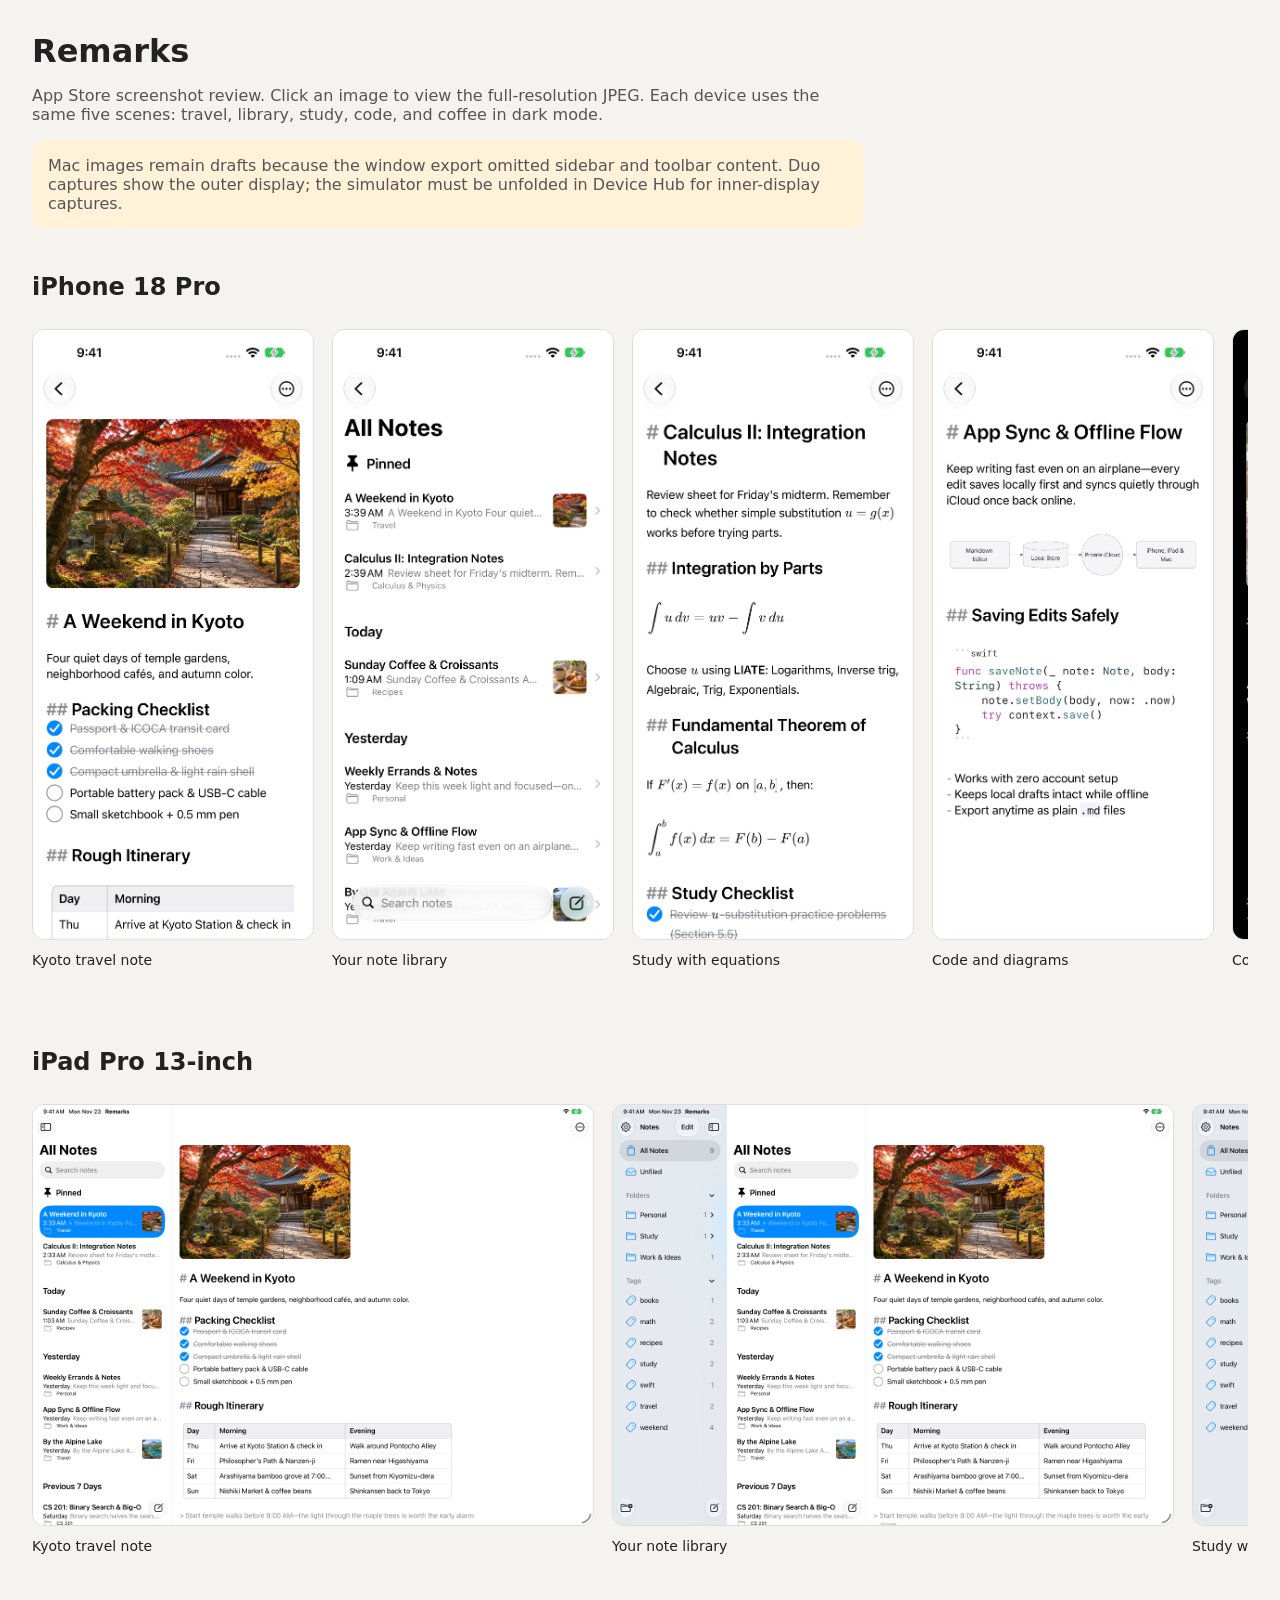
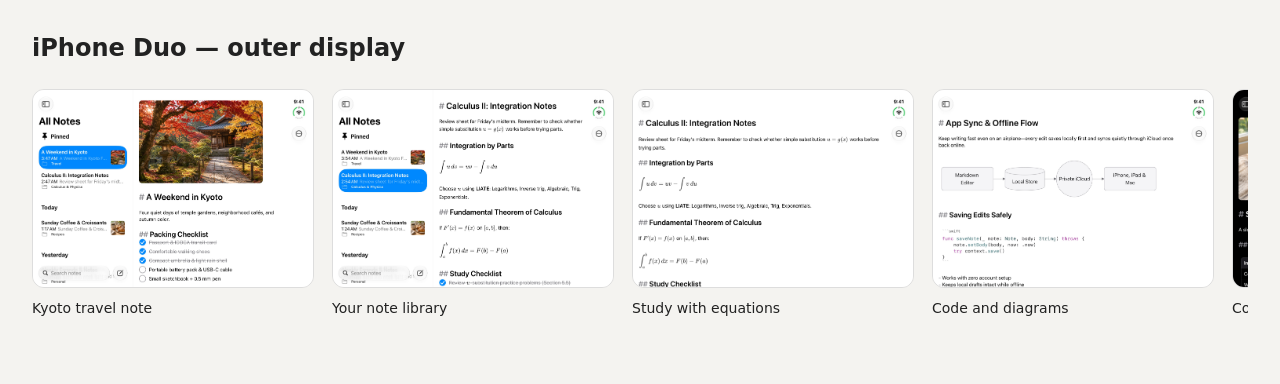
==== output/app-store/review.html @ e9b89bda "Blob changes" ====
<!doctype html><html lang="en"><meta charset="utf-8"><meta name="viewport" content="width=device-width,initial-scale=1"><title>Remarks — App Store screenshots</title><style>body{font-family:system-ui,sans-serif;background:#f4f3f0;color:#222;margin:32px}h1{font-size:32px;margin-bottom:8px}p{color:#555;max-width:800px}section{margin-top:44px}.grid{display:flex;gap:20px;overflow:auto;padding:8px 0 24px}figure{margin:0;flex:0 0 280px}figure.wide{flex-basis:560px}img{display:block;width:100%;border:1px solid #ddd;border-radius:12px}figcaption{padding:12px 0;font-size:14px}a{color:inherit}.pending{background:#fff2d9;padding:16px;border-radius:12px}</style><h1>Remarks</h1><p>App Store screenshot review. Click an image to view the full-resolution JPEG. Each device uses the same five scenes: travel, library, study, code, and coffee in dark mode.</p><p class="pending">Mac images remain drafts because the window export omitted sidebar and toolbar content. Duo captures show the outer display; the simulator must be unfolded in Device Hub for inner-display captures.</p><section><h2>iPhone 18 Pro</h2><div class="grid"><figure class=""><a href="upload-ready/iphone/01-kyoto.jpg"><img loading="lazy" src="upload-ready/iphone/01-kyoto.jpg" alt="Kyoto travel note"></a><figcaption>Kyoto travel note</figcaption></figure><figure class=""><a href="upload-ready/iphone/02-library.jpg"><img loading="lazy" src="upload-ready/iphone/02-library.jpg" alt="Your note library"></a><figcaption>Your note library</figcaption></figure><figure class=""><a href="upload-ready/iphone/03-calculus.jpg"><img loading="lazy" src="upload-ready/iphone/03-calculus.jpg" alt="Study with equations"></a><figcaption>Study with equations</figcaption></figure><figure class=""><a href="upload-ready/iphone/04-code-diagram.jpg"><img loading="lazy" src="upload-ready/iphone/04-code-diagram.jpg" alt="Code and diagrams"></a><figcaption>Code and diagrams</figcaption></figure><figure class=""><a href="upload-ready/iphone/05-coffee-dark.jpg"><img loading="lazy" src="upload-ready/iphone/05-coffee-dark.jpg" alt="Coffee in dark mode"></a><figcaption>Coffee in dark mode</figcaption></figure></div></section><section><h2>iPad Pro 13-inch</h2><div class="grid"><figure class="wide"><a href="upload-ready/ipad/01-kyoto.jpg"><img loading="lazy" src="upload-ready/ipad/01-kyoto.jpg" alt="Kyoto travel note"></a><figcaption>Kyoto travel note</figcaption></figure><figure class="wide"><a href="upload-ready/ipad/02-library.jpg"><img loading="lazy" src="upload-ready/ipad/02-library.jpg" alt="Your note library"></a><figcaption>Your note library</figcaption></figure><figure class="wide"><a href="upload-ready/ipad/03-calculus.jpg"><img loading="lazy" src="upload-ready/ipad/03-calculus.jpg" alt="Study with equations"></a><figcaption>Study with equations</figcaption></figure><figure class="wide"><a href="upload-ready/ipad/04-code-diagram.jpg"><img loading="lazy" src="upload-ready/ipad/04-code-diagram.jpg" alt="Code and diagrams"></a><figcaption>Code and diagrams</figcaption></figure><figure class="wide"><a href="upload-ready/ipad/05-coffee-dark.jpg"><img loading="lazy" src="upload-ready/ipad/05-coffee-dark.jpg" alt="Coffee in dark mode"></a><figcaption>Coffee in dark mode</figcaption></figure></div></section><section><h2>iPhone Duo — outer display</h2><div class="grid"><figure class=""><a href="upload-ready/iphone-duo/01-kyoto.jpg"><img loading="lazy" src="upload-ready/iphone-duo/01-kyoto.jpg" alt="Kyoto travel note"></a><figcaption>Kyoto travel note</figcaption></figure><figure class=""><a href="upload-ready/iphone-duo/02-library.jpg"><img loading="lazy" src="upload-ready/iphone-duo/02-library.jpg" alt="Your note library"></a><figcaption>Your note library</figcaption></figure><figure class=""><a href="upload-ready/iphone-duo/03-calculus.jpg"><img loading="lazy" src="upload-ready/iphone-duo/03-calculus.jpg" alt="Study with equations"></a><figcaption>Study with equations</figcaption></figure><figure class=""><a href="upload-ready/iphone-duo/04-code-diagram.jpg"><img loading="lazy" src="upload-ready/iphone-duo/04-code-diagram.jpg" alt="Code and diagrams"></a><figcaption>Code and diagrams</figcaption></figure><figure class=""><a href="upload-ready/iphone-duo/05-coffee-dark.jpg"><img loading="lazy" src="upload-ready/iphone-duo/05-coffee-dark.jpg" alt="Coffee in dark mode"></a><figcaption>Coffee in dark mode</figcaption></figure></div></section></html>
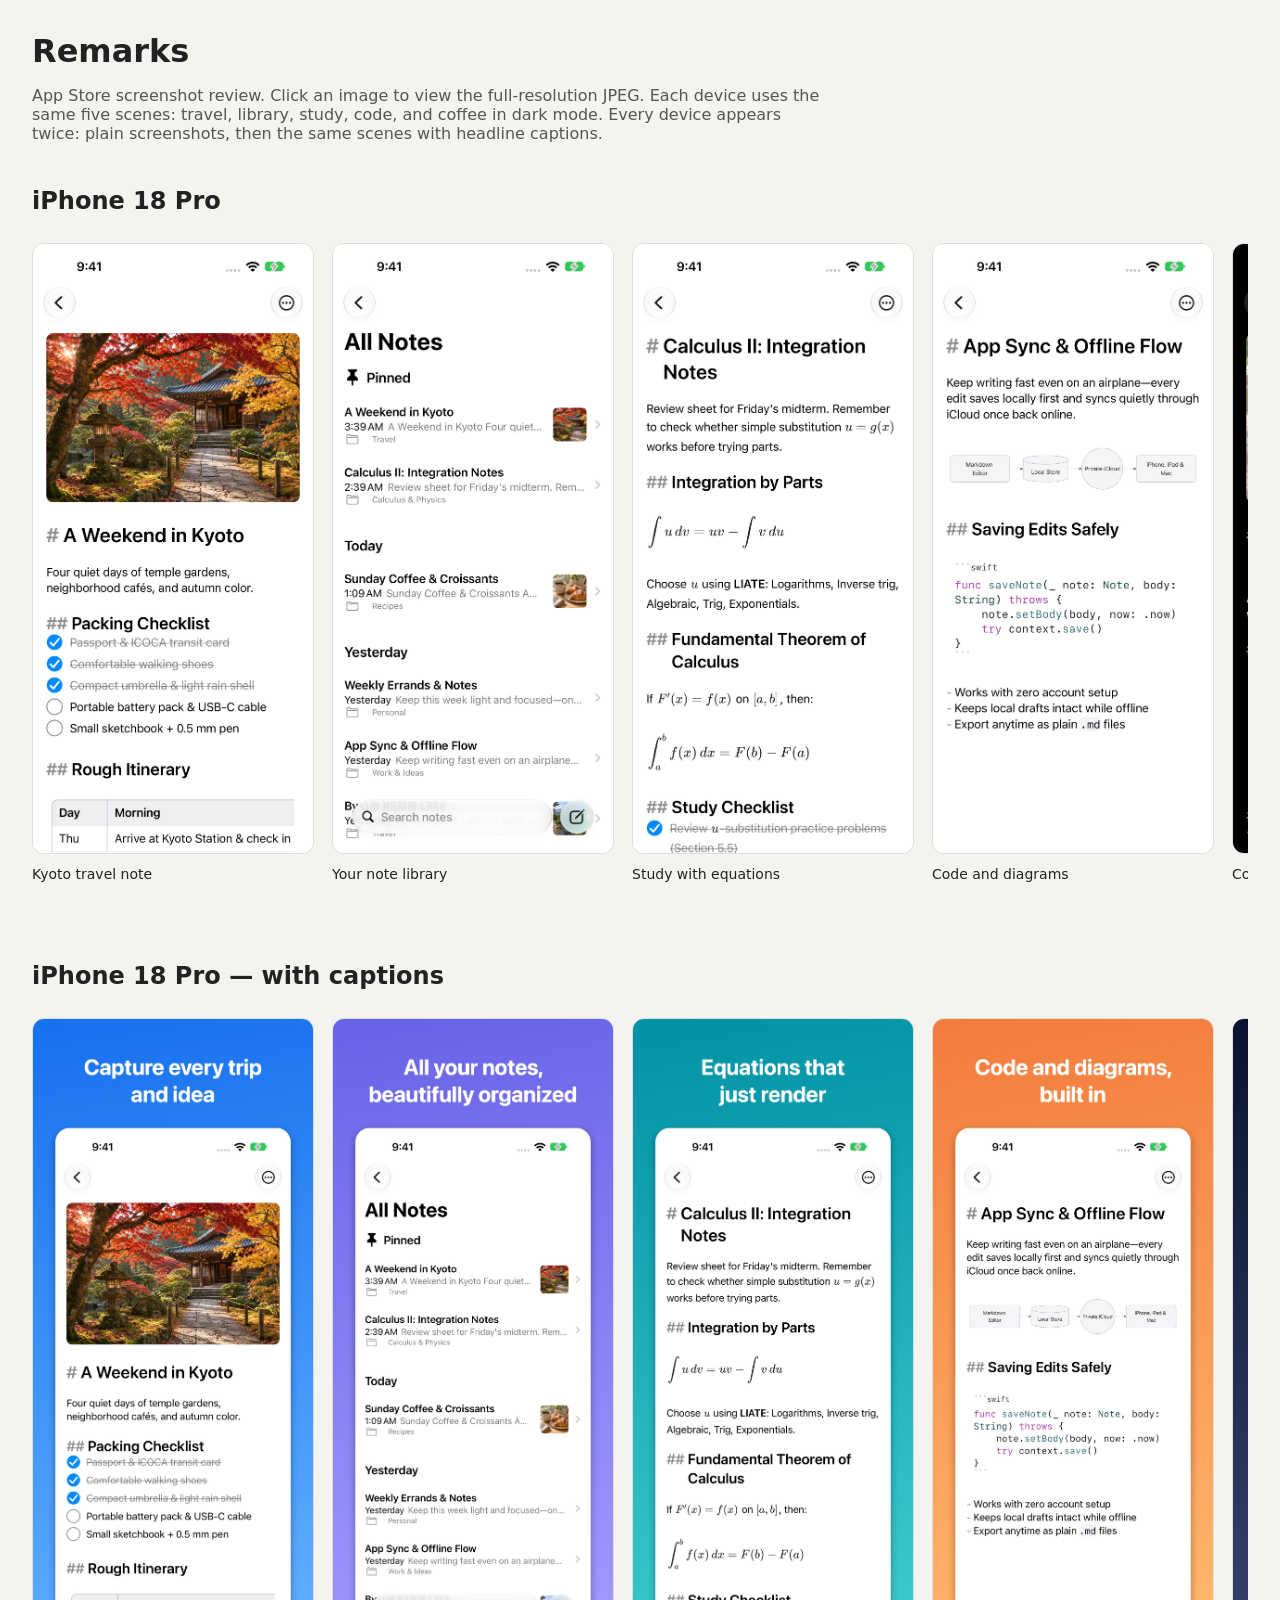
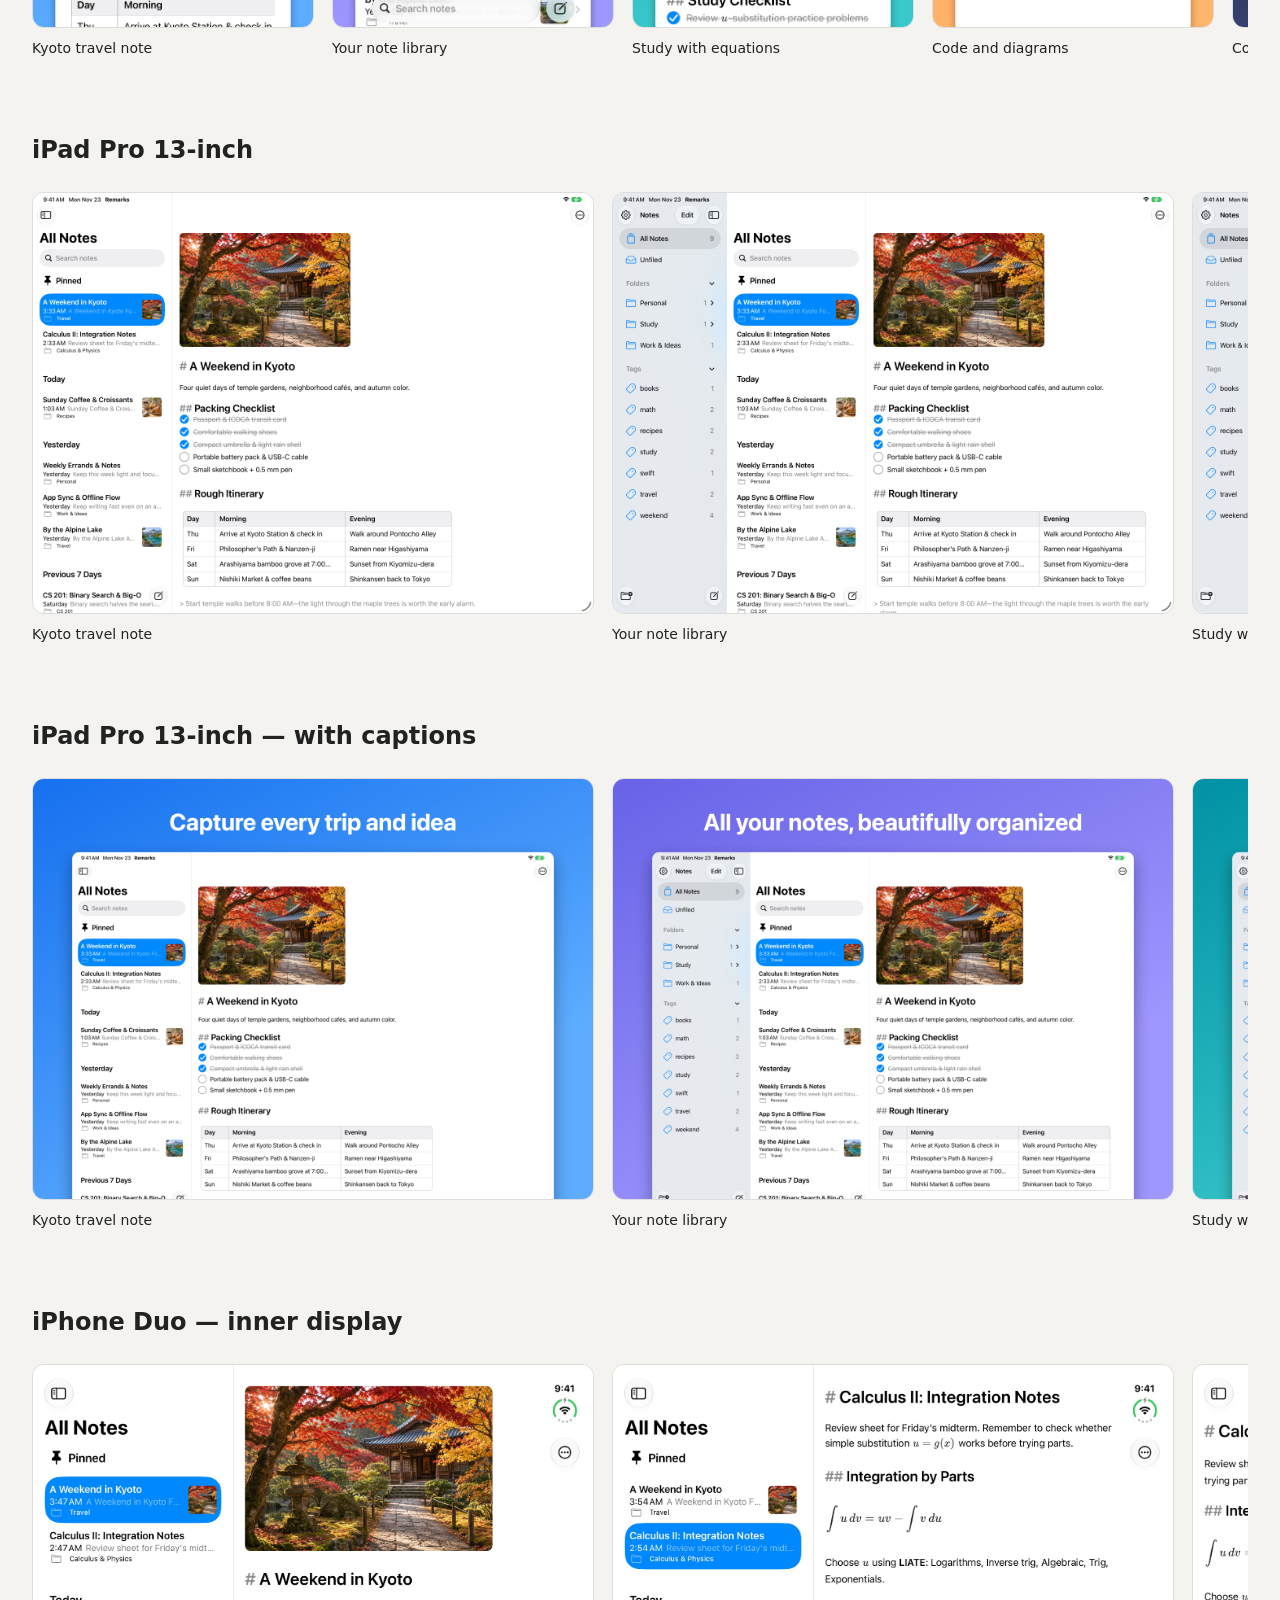
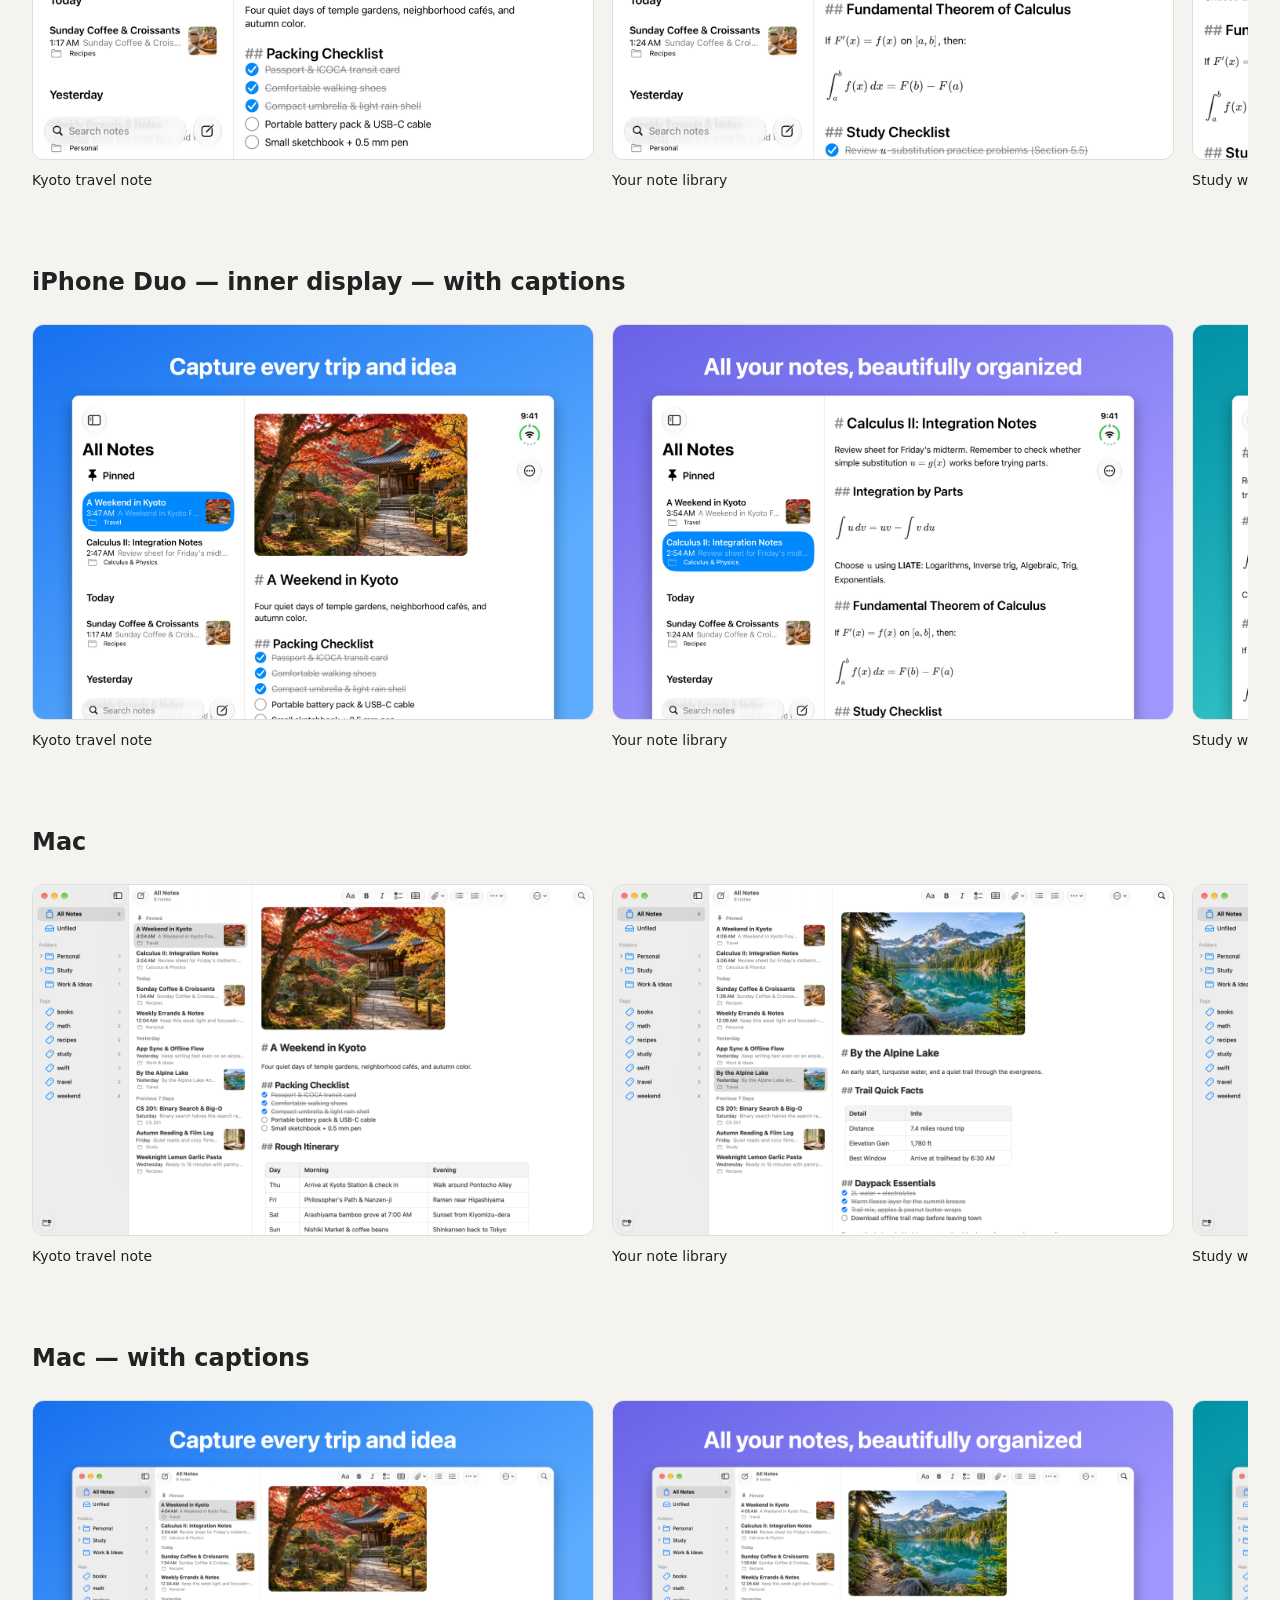
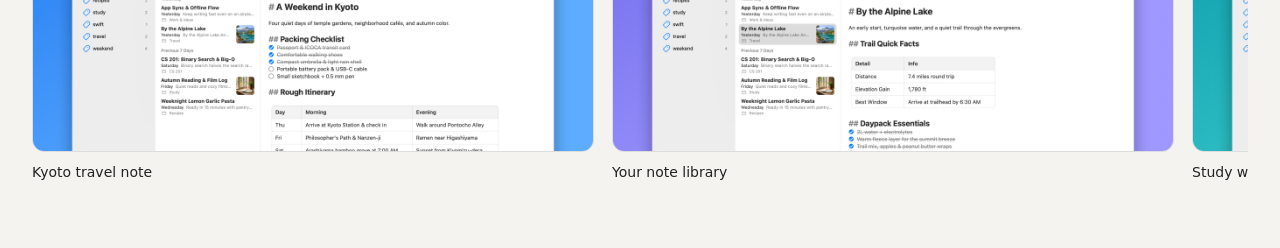
==== commit 3560cb6b: "Screenshots" ====
--- a/output/app-store/review.html
+++ b/output/app-store/review.html
@@ -1 +1 @@
-<!doctype html><html lang="en"><meta charset="utf-8"><meta name="viewport" content="width=device-width,initial-scale=1"><title>Remarks — App Store screenshots</title><style>body{font-family:system-ui,sans-serif;background:#f4f3f0;color:#222;margin:32px}h1{font-size:32px;margin-bottom:8px}p{color:#555;max-width:800px}section{margin-top:44px}.grid{display:flex;gap:20px;overflow:auto;padding:8px 0 24px}figure{margin:0;flex:0 0 280px}figure.wide{flex-basis:560px}img{display:block;width:100%;border:1px solid #ddd;border-radius:12px}figcaption{padding:12px 0;font-size:14px}a{color:inherit}.pending{background:#fff2d9;padding:16px;border-radius:12px}</style><h1>Remarks</h1><p>App Store screenshot review. Click an image to view the full-resolution JPEG. Each device uses the same five scenes: travel, library, study, code, and coffee in dark mode.</p><p class="pending">Mac images remain drafts because the window export omitted sidebar and toolbar content. Duo captures show the outer display; the simulator must be unfolded in Device Hub for inner-display captures.</p><section><h2>iPhone 18 Pro</h2><div class="grid"><figure class=""><a href="upload-ready/iphone/01-kyoto.jpg"><img loading="lazy" src="upload-ready/iphone/01-kyoto.jpg" alt="Kyoto travel note"></a><figcaption>Kyoto travel note</figcaption></figure><figure class=""><a href="upload-ready/iphone/02-library.jpg"><img loading="lazy" src="upload-ready/iphone/02-library.jpg" alt="Your note library"></a><figcaption>Your note library</figcaption></figure><figure class=""><a href="upload-ready/iphone/03-calculus.jpg"><img loading="lazy" src="upload-ready/iphone/03-calculus.jpg" alt="Study with equations"></a><figcaption>Study with equations</figcaption></figure><figure class=""><a href="upload-ready/iphone/04-code-diagram.jpg"><img loading="lazy" src="upload-ready/iphone/04-code-diagram.jpg" alt="Code and diagrams"></a><figcaption>Code and diagrams</figcaption></figure><figure class=""><a href="upload-ready/iphone/05-coffee-dark.jpg"><img loading="lazy" src="upload-ready/iphone/05-coffee-dark.jpg" alt="Coffee in dark mode"></a><figcaption>Coffee in dark mode</figcaption></figure></div></section><section><h2>iPad Pro 13-inch</h2><div class="grid"><figure class="wide"><a href="upload-ready/ipad/01-kyoto.jpg"><img loading="lazy" src="upload-ready/ipad/01-kyoto.jpg" alt="Kyoto travel note"></a><figcaption>Kyoto travel note</figcaption></figure><figure class="wide"><a href="upload-ready/ipad/02-library.jpg"><img loading="lazy" src="upload-ready/ipad/02-library.jpg" alt="Your note library"></a><figcaption>Your note library</figcaption></figure><figure class="wide"><a href="upload-ready/ipad/03-calculus.jpg"><img loading="lazy" src="upload-ready/ipad/03-calculus.jpg" alt="Study with equations"></a><figcaption>Study with equations</figcaption></figure><figure class="wide"><a href="upload-ready/ipad/04-code-diagram.jpg"><img loading="lazy" src="upload-ready/ipad/04-code-diagram.jpg" alt="Code and diagrams"></a><figcaption>Code and diagrams</figcaption></figure><figure class="wide"><a href="upload-ready/ipad/05-coffee-dark.jpg"><img loading="lazy" src="upload-ready/ipad/05-coffee-dark.jpg" alt="Coffee in dark mode"></a><figcaption>Coffee in dark mode</figcaption></figure></div></section><section><h2>iPhone Duo — outer display</h2><div class="grid"><figure class=""><a href="upload-ready/iphone-duo/01-kyoto.jpg"><img loading="lazy" src="upload-ready/iphone-duo/01-kyoto.jpg" alt="Kyoto travel note"></a><figcaption>Kyoto travel note</figcaption></figure><figure class=""><a href="upload-ready/iphone-duo/02-library.jpg"><img loading="lazy" src="upload-ready/iphone-duo/02-library.jpg" alt="Your note library"></a><figcaption>Your note library</figcaption></figure><figure class=""><a href="upload-ready/iphone-duo/03-calculus.jpg"><img loading="lazy" src="upload-ready/iphone-duo/03-calculus.jpg" alt="Study with equations"></a><figcaption>Study with equations</figcaption></figure><figure class=""><a href="upload-ready/iphone-duo/04-code-diagram.jpg"><img loading="lazy" src="upload-ready/iphone-duo/04-code-diagram.jpg" alt="Code and diagrams"></a><figcaption>Code and diagrams</figcaption></figure><figure class=""><a href="upload-ready/iphone-duo/05-coffee-dark.jpg"><img loading="lazy" src="upload-ready/iphone-duo/05-coffee-dark.jpg" alt="Coffee in dark mode"></a><figcaption>Coffee in dark mode</figcaption></figure></div></section></html>+<!doctype html><html lang="en"><meta charset="utf-8"><meta name="viewport" content="width=device-width,initial-scale=1"><title>Remarks — App Store screenshots</title><style>body{font-family:system-ui,sans-serif;background:#f4f3f0;color:#222;margin:32px}h1{font-size:32px;margin-bottom:8px}p{color:#555;max-width:800px}section{margin-top:44px}.grid{display:flex;gap:20px;overflow:auto;padding:8px 0 24px}figure{margin:0;flex:0 0 280px}figure.wide{flex-basis:560px}img{display:block;width:100%;border:1px solid #ddd;border-radius:12px}figcaption{padding:12px 0;font-size:14px}a{color:inherit}.pending{background:#fff2d9;padding:16px;border-radius:12px}</style><h1>Remarks</h1><p>App Store screenshot review. Click an image to view the full-resolution JPEG. Each device uses the same five scenes: travel, library, study, code, and coffee in dark mode. Every device appears twice: plain screenshots, then the same scenes with headline captions.</p><section><h2>iPhone 18 Pro</h2><div class="grid"><figure class=""><a href="upload-ready/iphone/01-kyoto.jpg"><img loading="lazy" src="upload-ready/iphone/01-kyoto.jpg" alt="Kyoto travel note"></a><figcaption>Kyoto travel note</figcaption></figure><figure class=""><a href="upload-ready/iphone/02-library.jpg"><img loading="lazy" src="upload-ready/iphone/02-library.jpg" alt="Your note library"></a><figcaption>Your note library</figcaption></figure><figure class=""><a href="upload-ready/iphone/03-calculus.jpg"><img loading="lazy" src="upload-ready/iphone/03-calculus.jpg" alt="Study with equations"></a><figcaption>Study with equations</figcaption></figure><figure class=""><a href="upload-ready/iphone/04-code-diagram.jpg"><img loading="lazy" src="upload-ready/iphone/04-code-diagram.jpg" alt="Code and diagrams"></a><figcaption>Code and diagrams</figcaption></figure><figure class=""><a href="upload-ready/iphone/05-coffee-dark.jpg"><img loading="lazy" src="upload-ready/iphone/05-coffee-dark.jpg" alt="Coffee in dark mode"></a><figcaption>Coffee in dark mode</figcaption></figure></div></section><section><h2>iPhone 18 Pro — with captions</h2><div class="grid"><figure class=""><a href="captioned/upload-ready/iphone/01-kyoto.jpg"><img loading="lazy" src="captioned/upload-ready/iphone/01-kyoto.jpg" alt="Kyoto travel note"></a><figcaption>Kyoto travel note</figcaption></figure><figure class=""><a href="captioned/upload-ready/iphone/02-library.jpg"><img loading="lazy" src="captioned/upload-ready/iphone/02-library.jpg" alt="Your note library"></a><figcaption>Your note library</figcaption></figure><figure class=""><a href="captioned/upload-ready/iphone/03-calculus.jpg"><img loading="lazy" src="captioned/upload-ready/iphone/03-calculus.jpg" alt="Study with equations"></a><figcaption>Study with equations</figcaption></figure><figure class=""><a href="captioned/upload-ready/iphone/04-code-diagram.jpg"><img loading="lazy" src="captioned/upload-ready/iphone/04-code-diagram.jpg" alt="Code and diagrams"></a><figcaption>Code and diagrams</figcaption></figure><figure class=""><a href="captioned/upload-ready/iphone/05-coffee-dark.jpg"><img loading="lazy" src="captioned/upload-ready/iphone/05-coffee-dark.jpg" alt="Coffee in dark mode"></a><figcaption>Coffee in dark mode</figcaption></figure></div></section><section><h2>iPad Pro 13-inch</h2><div class="grid"><figure class="wide"><a href="upload-ready/ipad/01-kyoto.jpg"><img loading="lazy" src="upload-ready/ipad/01-kyoto.jpg" alt="Kyoto travel note"></a><figcaption>Kyoto travel note</figcaption></figure><figure class="wide"><a href="upload-ready/ipad/02-library.jpg"><img loading="lazy" src="upload-ready/ipad/02-library.jpg" alt="Your note library"></a><figcaption>Your note library</figcaption></figure><figure class="wide"><a href="upload-ready/ipad/03-calculus.jpg"><img loading="lazy" src="upload-ready/ipad/03-calculus.jpg" alt="Study with equations"></a><figcaption>Study with equations</figcaption></figure><figure class="wide"><a href="upload-ready/ipad/04-code-diagram.jpg"><img loading="lazy" src="upload-ready/ipad/04-code-diagram.jpg" alt="Code and diagrams"></a><figcaption>Code and diagrams</figcaption></figure><figure class="wide"><a href="upload-ready/ipad/05-coffee-dark.jpg"><img loading="lazy" src="upload-ready/ipad/05-coffee-dark.jpg" alt="Coffee in dark mode"></a><figcaption>Coffee in dark mode</figcaption></figure></div></section><section><h2>iPad Pro 13-inch — with captions</h2><div class="grid"><figure class="wide"><a href="captioned/upload-ready/ipad/01-kyoto.jpg"><img loading="lazy" src="captioned/upload-ready/ipad/01-kyoto.jpg" alt="Kyoto travel note"></a><figcaption>Kyoto travel note</figcaption></figure><figure class="wide"><a href="captioned/upload-ready/ipad/02-library.jpg"><img loading="lazy" src="captioned/upload-ready/ipad/02-library.jpg" alt="Your note library"></a><figcaption>Your note library</figcaption></figure><figure class="wide"><a href="captioned/upload-ready/ipad/03-calculus.jpg"><img loading="lazy" src="captioned/upload-ready/ipad/03-calculus.jpg" alt="Study with equations"></a><figcaption>Study with equations</figcaption></figure><figure class="wide"><a href="captioned/upload-ready/ipad/04-code-diagram.jpg"><img loading="lazy" src="captioned/upload-ready/ipad/04-code-diagram.jpg" alt="Code and diagrams"></a><figcaption>Code and diagrams</figcaption></figure><figure class="wide"><a href="captioned/upload-ready/ipad/05-coffee-dark.jpg"><img loading="lazy" src="captioned/upload-ready/ipad/05-coffee-dark.jpg" alt="Coffee in dark mode"></a><figcaption>Coffee in dark mode</figcaption></figure></div></section><section><h2>iPhone Duo — inner display</h2><div class="grid"><figure class="wide"><a href="upload-ready/iphone-duo/01-kyoto.jpg"><img loading="lazy" src="upload-ready/iphone-duo/01-kyoto.jpg" alt="Kyoto travel note"></a><figcaption>Kyoto travel note</figcaption></figure><figure class="wide"><a href="upload-ready/iphone-duo/02-library.jpg"><img loading="lazy" src="upload-ready/iphone-duo/02-library.jpg" alt="Your note library"></a><figcaption>Your note library</figcaption></figure><figure class="wide"><a href="upload-ready/iphone-duo/03-calculus.jpg"><img loading="lazy" src="upload-ready/iphone-duo/03-calculus.jpg" alt="Study with equations"></a><figcaption>Study with equations</figcaption></figure><figure class="wide"><a href="upload-ready/iphone-duo/04-code-diagram.jpg"><img loading="lazy" src="upload-ready/iphone-duo/04-code-diagram.jpg" alt="Code and diagrams"></a><figcaption>Code and diagrams</figcaption></figure><figure class="wide"><a href="upload-ready/iphone-duo/05-coffee-dark.jpg"><img loading="lazy" src="upload-ready/iphone-duo/05-coffee-dark.jpg" alt="Coffee in dark mode"></a><figcaption>Coffee in dark mode</figcaption></figure></div></section><section><h2>iPhone Duo — inner display — with captions</h2><div class="grid"><figure class="wide"><a href="captioned/upload-ready/iphone-duo/01-kyoto.jpg"><img loading="lazy" src="captioned/upload-ready/iphone-duo/01-kyoto.jpg" alt="Kyoto travel note"></a><figcaption>Kyoto travel note</figcaption></figure><figure class="wide"><a href="captioned/upload-ready/iphone-duo/02-library.jpg"><img loading="lazy" src="captioned/upload-ready/iphone-duo/02-library.jpg" alt="Your note library"></a><figcaption>Your note library</figcaption></figure><figure class="wide"><a href="captioned/upload-ready/iphone-duo/03-calculus.jpg"><img loading="lazy" src="captioned/upload-ready/iphone-duo/03-calculus.jpg" alt="Study with equations"></a><figcaption>Study with equations</figcaption></figure><figure class="wide"><a href="captioned/upload-ready/iphone-duo/04-code-diagram.jpg"><img loading="lazy" src="captioned/upload-ready/iphone-duo/04-code-diagram.jpg" alt="Code and diagrams"></a><figcaption>Code and diagrams</figcaption></figure><figure class="wide"><a href="captioned/upload-ready/iphone-duo/05-coffee-dark.jpg"><img loading="lazy" src="captioned/upload-ready/iphone-duo/05-coffee-dark.jpg" alt="Coffee in dark mode"></a><figcaption>Coffee in dark mode</figcaption></figure></div></section><section><h2>Mac</h2><div class="grid"><figure class="wide"><a href="upload-ready/mac/01-kyoto.jpg"><img loading="lazy" src="upload-ready/mac/01-kyoto.jpg" alt="Kyoto travel note"></a><figcaption>Kyoto travel note</figcaption></figure><figure class="wide"><a href="upload-ready/mac/02-library.jpg"><img loading="lazy" src="upload-ready/mac/02-library.jpg" alt="Your note library"></a><figcaption>Your note library</figcaption></figure><figure class="wide"><a href="upload-ready/mac/03-calculus.jpg"><img loading="lazy" src="upload-ready/mac/03-calculus.jpg" alt="Study with equations"></a><figcaption>Study with equations</figcaption></figure><figure class="wide"><a href="upload-ready/mac/04-code-diagram.jpg"><img loading="lazy" src="upload-ready/mac/04-code-diagram.jpg" alt="Code and diagrams"></a><figcaption>Code and diagrams</figcaption></figure><figure class="wide"><a href="upload-ready/mac/05-coffee-dark.jpg"><img loading="lazy" src="upload-ready/mac/05-coffee-dark.jpg" alt="Coffee in dark mode"></a><figcaption>Coffee in dark mode</figcaption></figure></div></section><section><h2>Mac — with captions</h2><div class="grid"><figure class="wide"><a href="captioned/upload-ready/mac/01-kyoto.jpg"><img loading="lazy" src="captioned/upload-ready/mac/01-kyoto.jpg" alt="Kyoto travel note"></a><figcaption>Kyoto travel note</figcaption></figure><figure class="wide"><a href="captioned/upload-ready/mac/02-library.jpg"><img loading="lazy" src="captioned/upload-ready/mac/02-library.jpg" alt="Your note library"></a><figcaption>Your note library</figcaption></figure><figure class="wide"><a href="captioned/upload-ready/mac/03-calculus.jpg"><img loading="lazy" src="captioned/upload-ready/mac/03-calculus.jpg" alt="Study with equations"></a><figcaption>Study with equations</figcaption></figure><figure class="wide"><a href="captioned/upload-ready/mac/04-code-diagram.jpg"><img loading="lazy" src="captioned/upload-ready/mac/04-code-diagram.jpg" alt="Code and diagrams"></a><figcaption>Code and diagrams</figcaption></figure><figure class="wide"><a href="captioned/upload-ready/mac/05-coffee-dark.jpg"><img loading="lazy" src="captioned/upload-ready/mac/05-coffee-dark.jpg" alt="Coffee in dark mode"></a><figcaption>Coffee in dark mode</figcaption></figure></div></section></html>
